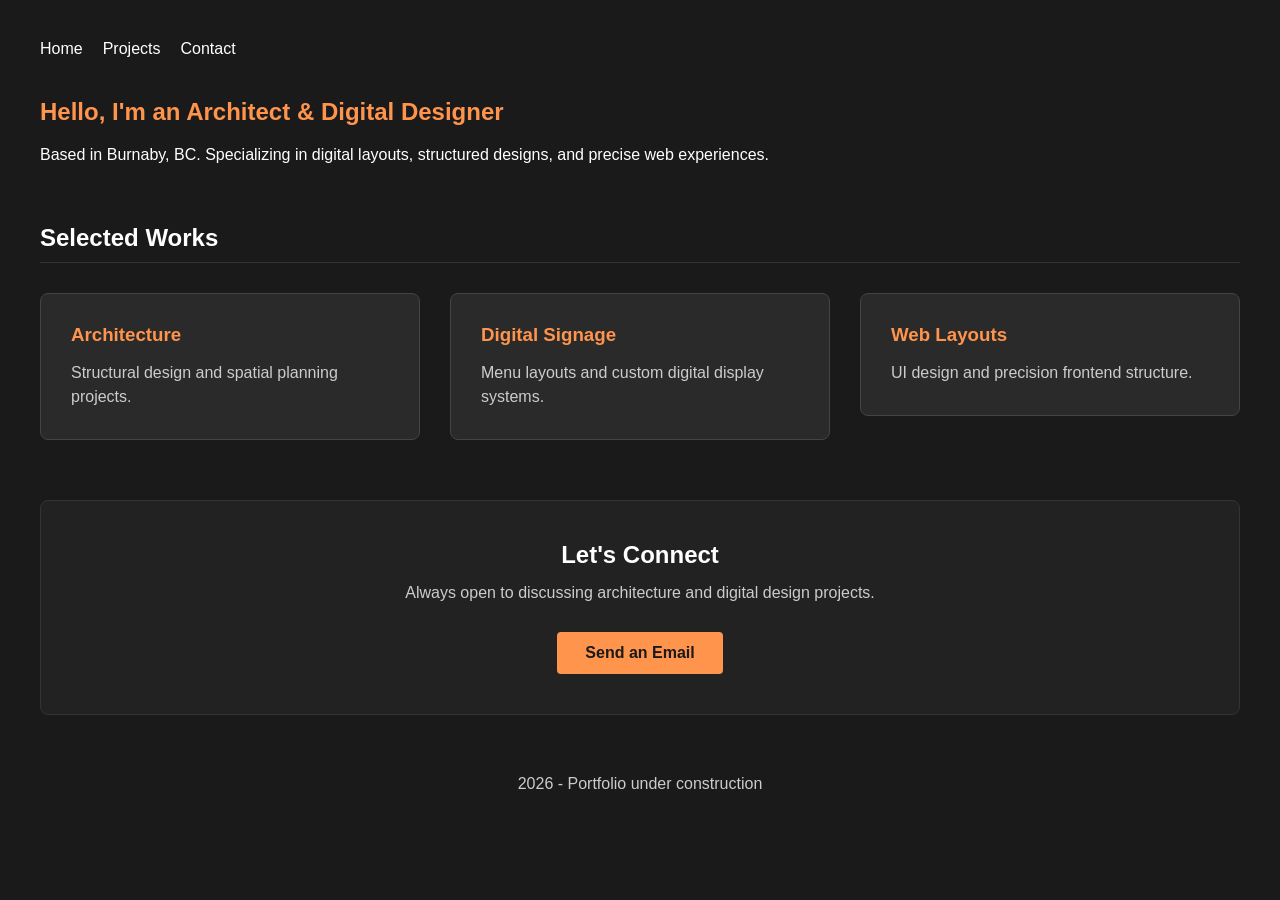
==== index.html @ 7d6affc2 "Initial commit: HTML structure, design system and JS connected" ====
<!DOCTYPE html>
<html lang="en">
<head>
    <meta charset="UTF-8">
    <meta name="viewport" content="width=device-width, initial-scale=1.0">
    <title>Portfolio - Architecture & Digital Design</title>
    <link rel="stylesheet" href="style.css">
</head>
<body>
    <header>
        <nav>
            <ul>
                <li>Home</li>
                <li>Projects</li>
                <li>Contact</li>
            </ul>
        </nav>
    </header>

    <main>
        <section class="hero-section">
            <h1>Hello, I'm an Architect & Digital Designer</h1>
            <p>Based in Burnaby, BC. Specializing in digital layouts, structured designs, and precise web experiences.</p>
        </section>
        <section class="projects-gallery">
            <h2>Selected Works</h2>
<div class="grid-container">
                <!-- Tarjeta 1: Vinculada a una imagen local -->
                <a href="assets/Illustration.jpg" target="_blank" class="project-card-link">
                    <article class="project-card">
                        <h3>Architecture</h3>
                        <p>Structural design and spatial planning projects.</p>
                    </article>
                </a>

                <!-- Tarjeta 2: Vinculada a otra imagen local -->
                <a href="assets/Danemis.jpg" target="_blank" class="project-card-link">
                    <article class="project-card">
                        <h3>Digital Signage</h3>
                        <p>Menu layouts and custom digital display systems.</p>
                    </article>
                </a>

                <!-- Tarjeta 3: Vinculada a un sitio web externo (ejemplo) -->
                <a href="assets/Vitacup.jpg" target="_blank" class="project-card-link">
                    <article class="project-card">
                        <h3>Web Layouts</h3>
                        <p>UI design and precision frontend structure.</p>
                    </article>
                </a>
            </div>
        </section>
        <section class="contact-section">
            <h2>Let's Connect</h2>
            <p>Always open to discussing architecture and digital design projects.</p>
            <a href="mailto:hello@example.com" class="contact-btn">Send an Email</a>
        </section>
    </main>

    <footer>
        <p>2026 - Portfolio under construction</p>
    </footer>
    <script src="script.js"></script>
</body>
</html>
---- style.css ----
/* ==========================================
   SISTEMA DE DISEÑO (Variables Globales)
   ========================================== */
:root {
    /* Paleta de Colores */
    --bg-main: #1a1a1a;
    --bg-card: #2a2a2a;
    --bg-section: #222222;
    
    --text-primary: #ffffff;
    --text-muted: #cccccc;
    
    --accent-color: #ff944d;
    --accent-hover: #f3ac7d;
    
    --border-main: #444444;
    --border-light: #333333;

    /* Espaciados y Bordes */
    --radius-main: 8px;
    --transition-fast: 0.2s ease-in-out;
}

/* ==========================================
   ESTILOS BASE
   ========================================== */
* {
    margin: 0;
    padding: 0;
    box-sizing: border-box;
}

body {
    background-color: var(--bg-main);
    color: var(--text-primary);
    font-family: sans-serif;
    padding: 40px;
}

h1 {
    color: var(--accent-color);
    margin-bottom: 20px;
}

ul {
    display: flex;
    gap: 20px;
    list-style: none;
    margin-bottom: 40px;
}

/* ==========================================
   GALERÍA DE PROYECTOS
   ========================================== */
.projects-gallery {
    margin-top: 60px;
}

.projects-gallery h2 {
    color: var(--text-primary);
    margin-bottom: 30px;
    border-bottom: 1px solid var(--border-light);
    padding-bottom: 10px;
}

.grid-container {
    display: grid;
    grid-template-columns: repeat(auto-fit, minmax(250px, 1fr));
    gap: 30px;
}

.project-card-link {
    text-decoration: none; /* Elimina el subrayado de los enlaces */
    display: block;        /* Hace que todo el espacio de la tarjeta sea clickeable */
}

.project-card {
    background-color: var(--bg-card);
    padding: 30px;
    border-radius: var(--radius-main);
    border: 1px solid var(--border-main);
    transition: transform var(--transition-fast);
}

.project-card:hover {
    transform: translateY(-5px);
    border-color: var(--accent-color);
}

.project-card h3 {
    color: var(--accent-color);
    margin-bottom: 15px;
}

.project-card p {
    color: var(--text-muted);
    line-height: 1.5;
}

/* ==========================================
   SECCIÓN DE CONTACTO
   ========================================== */
.contact-section {
    margin-top: 60px;
    text-align: center;
    padding: 40px;
    background-color: var(--bg-section);
    border-radius: var(--radius-main);
    border: 1px solid var(--border-light);
}

.contact-section h2 {
    color: var(--text-primary);
    margin-bottom: 15px;
}

.contact-section p {
    color: var(--text-muted);
    margin-bottom: 30px;
}

.contact-btn {
    display: inline-block;
    padding: 12px 28px;
    background-color: var(--accent-color);
    color: var(--bg-main);
    text-decoration: none;
    font-weight: bold;
    border-radius: 4px;
    transition: background-color var(--transition-fast);
}

.contact-btn:hover {
    background-color: var(--accent-hover);
}

/* ==========================================
   FOOTER
   ========================================== */
footer {
    margin-top: 60px;
    text-align: center;
    color: var(--text-muted);
}
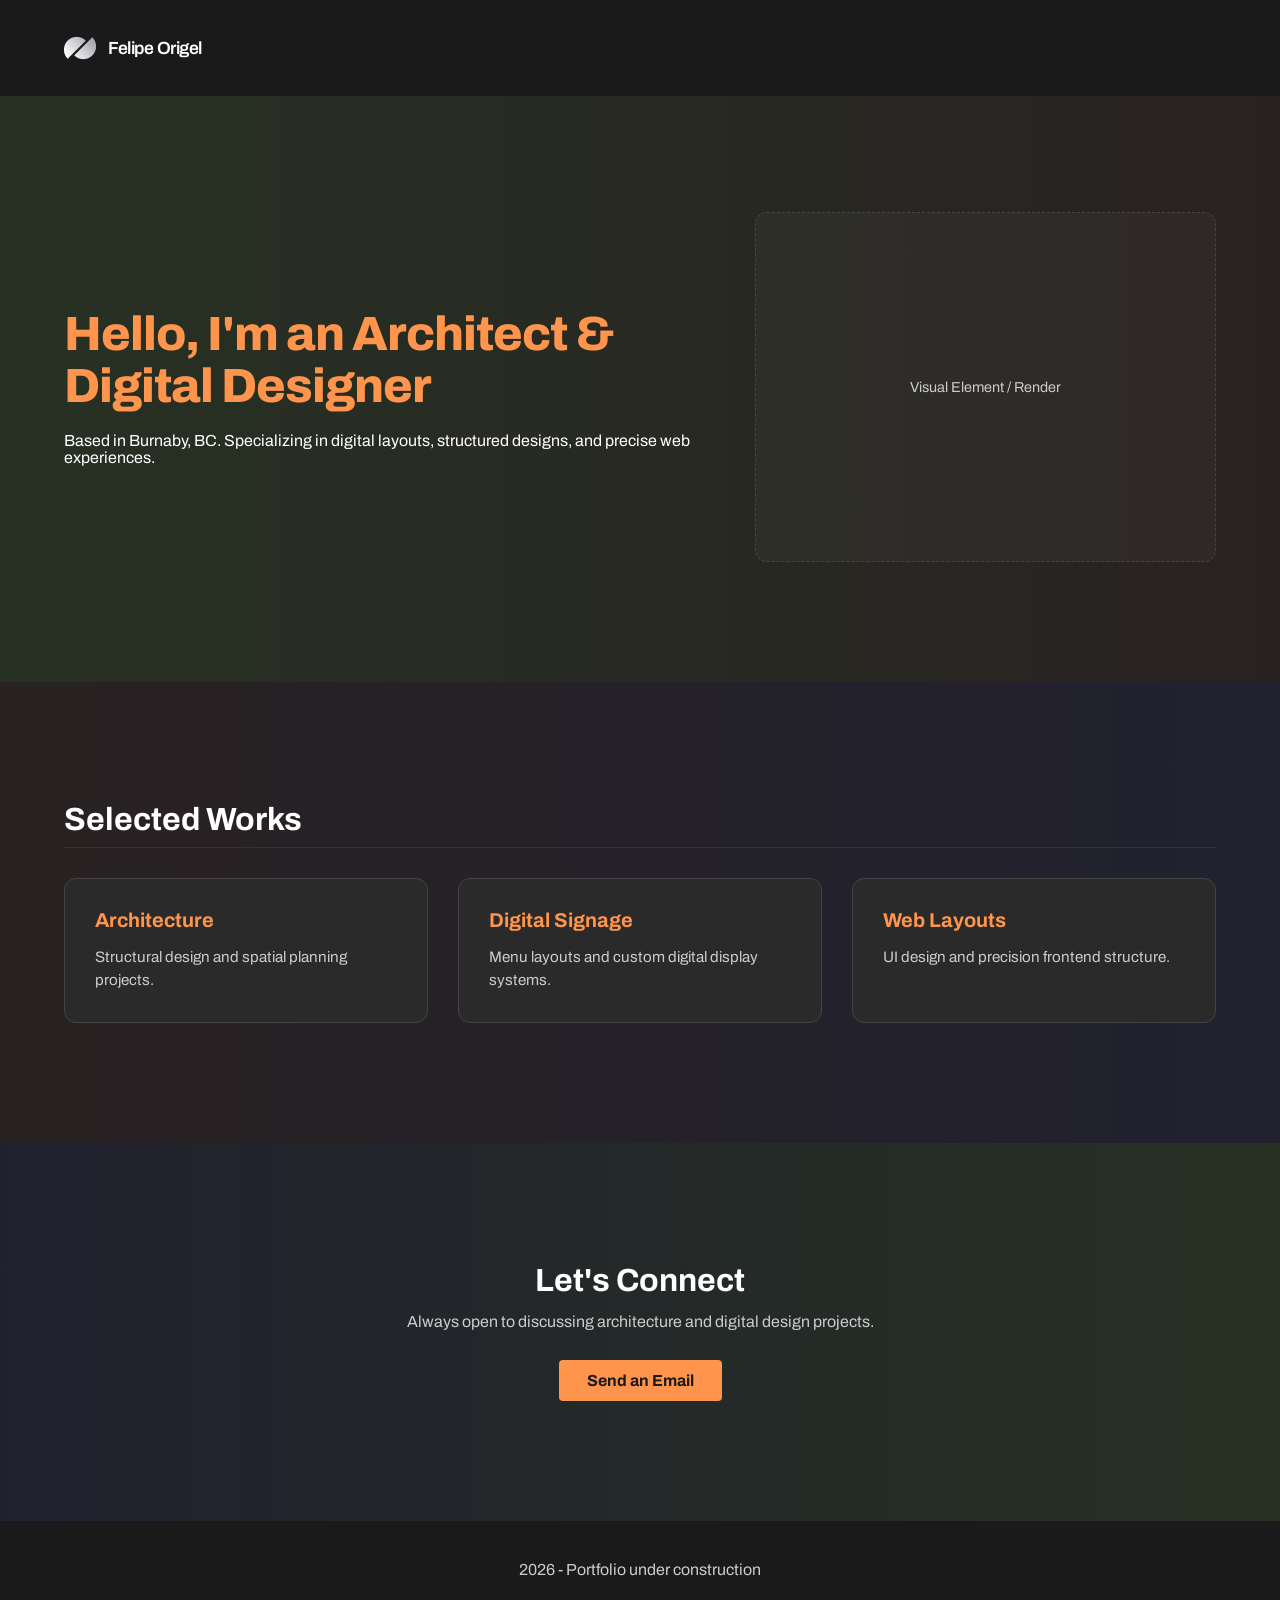
==== commit 7472bfb4: "update: Structure" ====
--- a/index.html
+++ b/index.html
@@ -3,57 +3,77 @@
 <head>
     <meta charset="UTF-8">
     <meta name="viewport" content="width=device-width, initial-scale=1.0">
-    <title>Portfolio - Architecture & Digital Design</title>
+    <title>Felipe Origel - Portfolio</title>
     <link rel="stylesheet" href="style.css">
+    <link rel="icon" type="image/png" href="FO.png">
+    <link rel="preconnect" href="https://fonts.googleapis.com">
+    <link rel="preconnect" href="https://fonts.gstatic.com" crossorigin>
+    <link href="https://fonts.googleapis.com/css2?family=Archivo:wdth,wght@62..100,100..900&display=swap" rel="stylesheet">
 </head>
 <body>
-    <header>
-        <nav>
-            <ul>
-                <li>Home</li>
-                <li>Projects</li>
-                <li>Contact</li>
-            </ul>
-        </nav>
+    <header class="main-header">
+        <div class="wrapper">
+            <div class="logo-container">
+                <img src="FO.png" alt="Logo" class="header-logo"> 
+                <span class="brand-name">Felipe Origel</span>
+            </div>
+        </div>
     </header>
 
     <main>
-        <section class="hero-section">
-            <h1>Hello, I'm an Architect & Digital Designer</h1>
-            <p>Based in Burnaby, BC. Specializing in digital layouts, structured designs, and precise web experiences.</p>
-        </section>
+<section class="hero-section">
+    <div class="wrapper">
+        
+        <div class="hero-container">
+            
+            <div class="hero-text">
+                <h1>Hello, I'm an Architect & Digital Designer</h1>
+                <p>Based in Burnaby, BC. Specializing in digital layouts, structured designs, and precise web experiences.</p>
+            </div>
+            
+            <div class="hero-visual">
+                <div class="visual-placeholder">Visual Element / Render</div>
+            </div>
+
+        </div>
+
+    </div>
+</section>
+
         <section class="projects-gallery">
-            <h2>Selected Works</h2>
-<div class="grid-container">
-                <!-- Tarjeta 1: Vinculada a una imagen local -->
-                <a href="assets/Illustration.jpg" target="_blank" class="project-card-link">
-                    <article class="project-card">
-                        <h3>Architecture</h3>
-                        <p>Structural design and spatial planning projects.</p>
-                    </article>
-                </a>
+            <div class="wrapper">
+                <h2>Selected Works</h2>
+                <div class="grid-container">
+                    <a href="assets/Illustration.jpg" target="_blank" class="project-card-link">
+                        <article class="project-card">
+                            <h3>Architecture</h3>
+                            <p>Structural design and spatial planning projects.</p>
+                        </article>
+                    </a>
 
-                <!-- Tarjeta 2: Vinculada a otra imagen local -->
-                <a href="assets/Danemis.jpg" target="_blank" class="project-card-link">
-                    <article class="project-card">
-                        <h3>Digital Signage</h3>
-                        <p>Menu layouts and custom digital display systems.</p>
-                    </article>
-                </a>
+                    <a href="assets/Danemis.jpg" target="_blank" class="project-card-link">
+                        <article class="project-card">
+                            <h3>Digital Signage</h3>
+                            <p>Menu layouts and custom digital display systems.</p>
+                        </article>
+                    </a>
 
-                <!-- Tarjeta 3: Vinculada a un sitio web externo (ejemplo) -->
-                <a href="assets/Vitacup.jpg" target="_blank" class="project-card-link">
-                    <article class="project-card">
-                        <h3>Web Layouts</h3>
-                        <p>UI design and precision frontend structure.</p>
-                    </article>
-                </a>
+                    <a href="assets/Vitacup.jpg" target="_blank" class="project-card-link">
+                        <article class="project-card">
+                            <h3>Web Layouts</h3>
+                            <p>UI design and precision frontend structure.</p>
+                        </article>
+                    </a>
+                </div>
             </div>
         </section>
+
         <section class="contact-section">
-            <h2>Let's Connect</h2>
-            <p>Always open to discussing architecture and digital design projects.</p>
-            <a href="mailto:hello@example.com" class="contact-btn">Send an Email</a>
+            <div class="wrapper">
+                <h2>Let's Connect</h2>
+                <p>Always open to discussing architecture and digital design projects.</p>
+                <a href="mailto:hello@example.com" class="contact-btn">Send an Email</a>
+            </div>
         </section>
     </main>
 
--- a/style.css
+++ b/style.css
@@ -2,27 +2,32 @@
    SISTEMA DE DISEÑO (Variables Globales)
    ========================================== */
 :root {
-    /* Paleta de Colores */
+    /* Paleta de Colores Base */
     --bg-main: #1a1a1a;
     --bg-card: #2a2a2a;
     --bg-section: #222222;
     
+    /* Variables de Gradiente Exagerada para Pruebas */
+    --bg-dark-1: #80d15a20; /* Verde */
+    --bg-dark-2: #8d595920; /* Café/Morado */
+    --bg-dark-3: #4e50c720; /* Azul */
+
     --text-primary: #ffffff;
     --text-muted: #cccccc;
     
-    --accent-color: #ff944d;
+    --accent-color: #ff944d; /* Tu naranja Archivo */
     --accent-hover: #f3ac7d;
     
     --border-main: #444444;
     --border-light: #333333;
 
     /* Espaciados y Bordes */
-    --radius-main: 8px;
+    --radius-main: 12px;
     --transition-fast: 0.2s ease-in-out;
 }
 
 /* ==========================================
-   ESTILOS BASE
+   ESTILOS BASE (Reset y Tipografía)
    ========================================== */
 * {
     margin: 0;
@@ -33,30 +38,134 @@
 body {
     background-color: var(--bg-main);
     color: var(--text-primary);
-    font-family: sans-serif;
-    padding: 40px;
-}
-
+    font-family: 'Archivo', sans-serif;
+    font-size: 16px; /* Punto de partida global para el navegador */
+    min-height: 100vh;
+}
+
+/* ==========================================
+   EL CONVENIO DEL WRAPPER (Estructura Invisible)
+   ========================================== */
+.wrapper {
+    max-width: 1200px;
+    margin: 0 auto;
+    padding: 120px 24px; /* Todo el aire vertical y lateral se controla AQUÍ */
+}
+
+/* ==========================================
+   HEADER MINIMALISTA (Logo + Nombre)
+   ========================================== */
+.main-header {
+    width: 100%;
+    top: 0;
+    left: 0;
+    z-index: 10;
+}
+
+/* Reutilizamos el alineado del wrapper para el logo */
+.main-header .wrapper {
+    padding-top: 32px;
+    padding-bottom: 32px;
+}
+
+.logo-container {
+    display: flex;
+    align-items: center;
+    gap: 12px;
+}
+
+.header-logo {
+    width: 32px;
+    height: 32px;
+    object-fit: contain;
+}
+
+.brand-name {
+    font-size: 1.1rem; /* ~17.6px - Sutilmente jerárquico */
+    font-weight: 600;
+    letter-spacing: -0.5px;
+    color: var(--text-primary);
+}
+
+/* ==========================================
+   SECCIONES Y RAMPA DE GRADIENTES CONTINUA
+   (Cero paddings o margins externos aquí)
+   ========================================== */
+.hero-section {
+    background: linear-gradient(90deg, var(--bg-dark-1) 0%, var(--bg-dark-2) 100%);
+    width: 100%;
+}
+
+.projects-gallery {
+    background: linear-gradient(90deg, var(--bg-dark-2) 0%, var(--bg-dark-3) 100%);
+    width: 100%;
+}
+
+.contact-section {
+    background: linear-gradient(90deg, var(--bg-dark-3) 0%, var(--bg-dark-1) 100%);
+    width: 100%;
+}
+
+/* Ajuste para que el Header no tape el contenido del Hero */
+.hero-section .wrapper {
+    padding-top: 116px; 
+}
+
+/* ELEMENTOS DE TEXTO GLOBALES */
 h1 {
+    font-size: 3rem; /* ~48px - Grande e imponente */
     color: var(--accent-color);
+    font-weight: 800;
+    letter-spacing: -1px;
     margin-bottom: 20px;
 }
 
-ul {
-    display: flex;
-    gap: 20px;
-    list-style: none;
-    margin-bottom: 40px;
-}
-
-/* ==========================================
-   GALERÍA DE PROYECTOS
-   ========================================== */
-.projects-gallery {
-    margin-top: 60px;
-}
-
+p {
+    font-size: 1rem; /* 16px limpio y legible */
+    font-weight: 400;
+}
+
+/* ==========================================
+   COMPORTAMIENTO DE DOS COLUMNAS (HERO)
+   ========================================== */
+.hero-container {
+    display: flex;
+    align-items: center;        /* Centra verticalmente ambas columnas */
+    justify-content: space-between; /* Distribuye el espacio de forma proporcional */
+    gap: 40px;                  /* Distancia de seguridad entre textos y visual */
+}
+
+.hero-text {
+    flex: 1;
+    max-width: 55%;             /* Controla que las líneas de texto no se estiren de más */
+}
+
+.hero-visual {
+    flex: 1;
+    max-width: 40%;
+    display: flex;
+    justify-content: center;
+}
+
+/* Contenedor temporal para tu elemento visual, plano o render */
+.visual-placeholder {
+    width: 100%;
+    height: 350px;
+    background-color: rgba(255, 255, 255, 0.03);
+    border: 1px dashed var(--border-main);
+    border-radius: var(--radius-main);
+    display: flex;
+    align-items: center;
+    justify-content: center;
+    color: var(--text-muted);
+    font-size: 0.9rem;
+}
+
+/* ==========================================
+   GALERÍA DE PROYECTOS (Grid de Tarjetas)
+   ========================================= */
 .projects-gallery h2 {
+    font-size: 2rem; /* ~32px */
     color: var(--text-primary);
     margin-bottom: 30px;
     border-bottom: 1px solid var(--border-light);
@@ -67,11 +176,12 @@
     display: grid;
     grid-template-columns: repeat(auto-fit, minmax(250px, 1fr));
     gap: 30px;
+    margin-top: 20px;
 }
 
 .project-card-link {
-    text-decoration: none; /* Elimina el subrayado de los enlaces */
-    display: block;        /* Hace que todo el espacio de la tarjeta sea clickeable */
+    text-decoration: none;
+    display: flex; /* Forzamos al enlace a estirarse a la altura máxima de la fila */
 }
 
 .project-card {
@@ -79,7 +189,11 @@
     padding: 30px;
     border-radius: var(--radius-main);
     border: 1px solid var(--border-main);
-    transition: transform var(--transition-fast);
+    transition: transform var(--transition-fast), border-color var(--transition-fast);
+    
+    width: 100%; /* Ocupa todo el ancho estirado del link */
+    display: flex; /* Flexbox interno para ordenar sus elementos */
+    flex-direction: column;
 }
 
 .project-card:hover {
@@ -88,11 +202,13 @@
 }
 
 .project-card h3 {
+    font-size: 1.25rem; /* ~20px */
     color: var(--accent-color);
     margin-bottom: 15px;
 }
 
 .project-card p {
+    font-size: 0.95rem; /* ~15px */
     color: var(--text-muted);
     line-height: 1.5;
 }
@@ -100,21 +216,18 @@
 /* ==========================================
    SECCIÓN DE CONTACTO
    ========================================== */
-.contact-section {
-    margin-top: 60px;
-    text-align: center;
-    padding: 40px;
-    background-color: var(--bg-section);
-    border-radius: var(--radius-main);
-    border: 1px solid var(--border-light);
+.contact-section .wrapper {
+    text-align: center; /* Centramos el contenido dentro del wrapper */
 }
 
 .contact-section h2 {
+    font-size: 2rem; /* ~32px */
     color: var(--text-primary);
     margin-bottom: 15px;
 }
 
 .contact-section p {
+    font-size: 1rem;
     color: var(--text-muted);
     margin-bottom: 30px;
 }
@@ -122,6 +235,7 @@
 .contact-btn {
     display: inline-block;
     padding: 12px 28px;
+    font-size: 1rem;
     background-color: var(--accent-color);
     color: var(--bg-main);
     text-decoration: none;
@@ -138,7 +252,9 @@
    FOOTER
    ========================================== */
 footer {
-    margin-top: 60px;
+    background-color: var(--bg-main);
     text-align: center;
+    padding: 40px 24px;
+    font-size: 0.9rem; /* ~14px */
     color: var(--text-muted);
 }
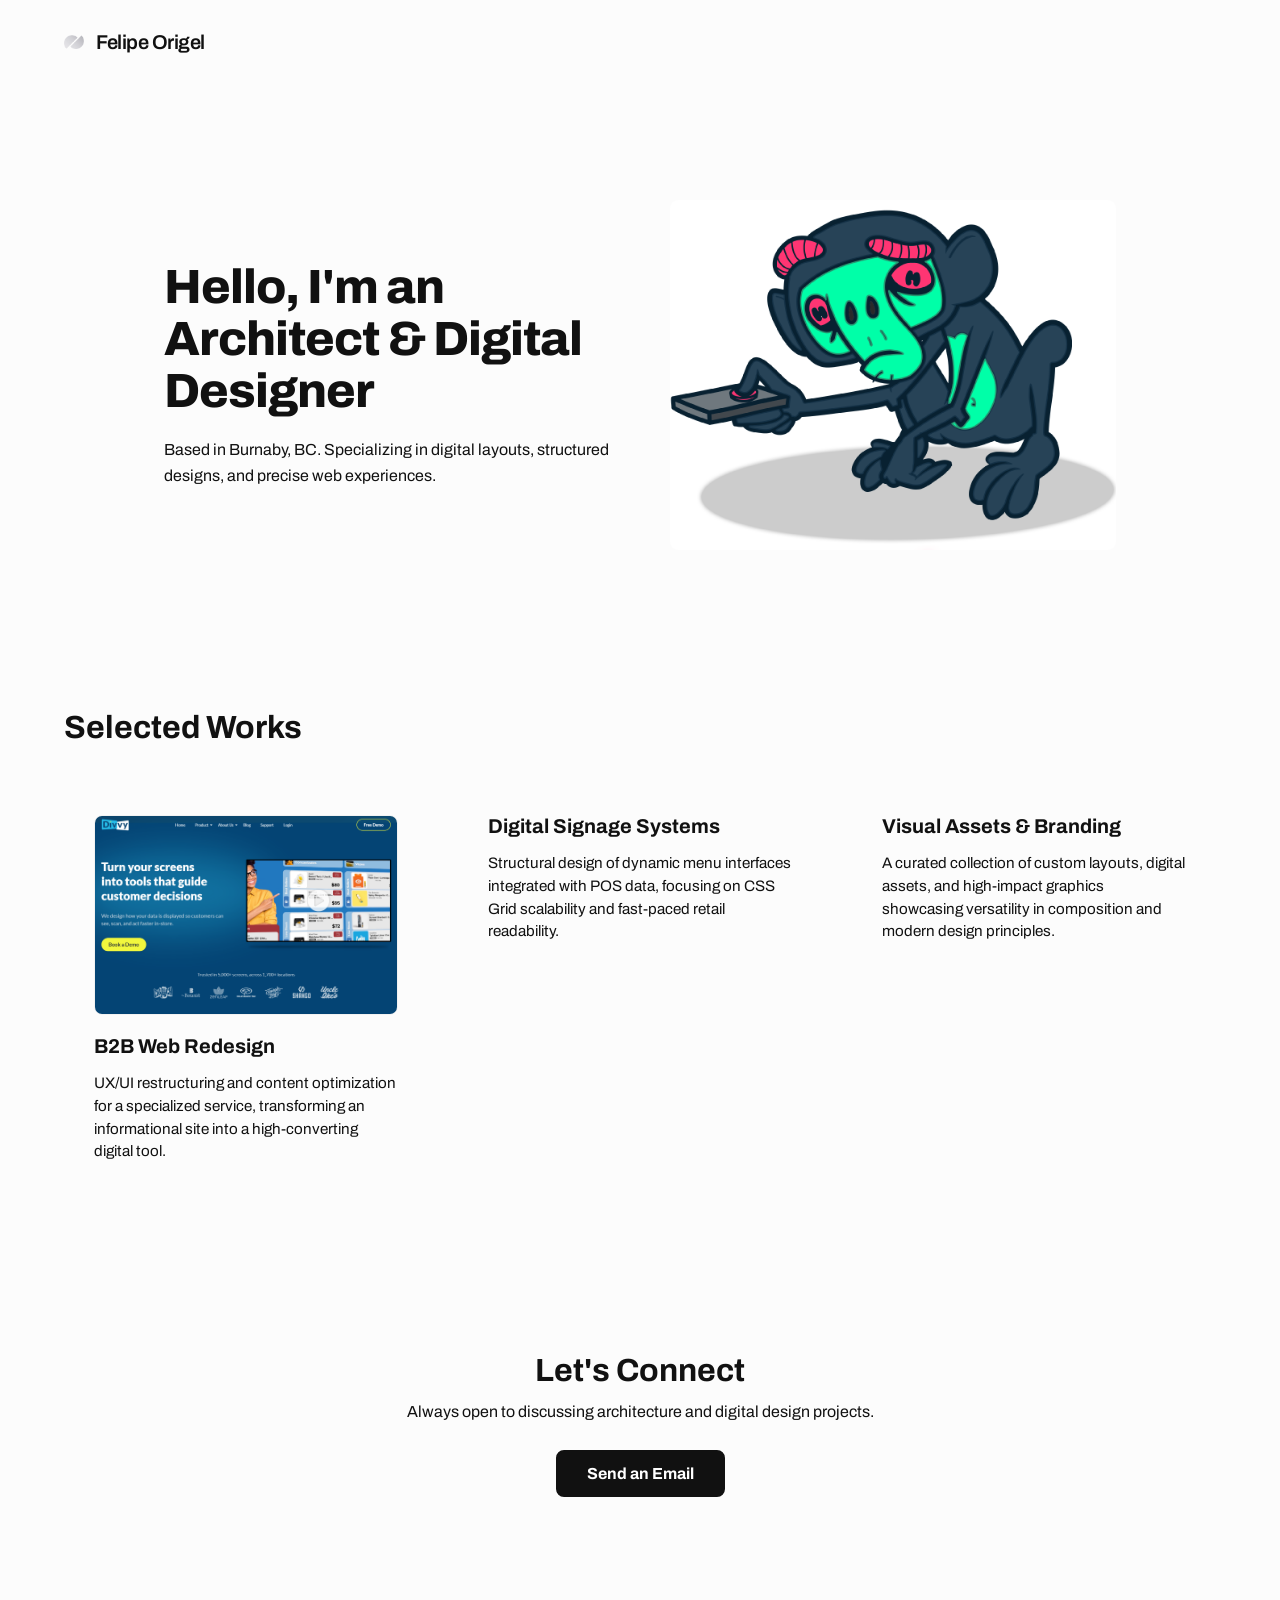
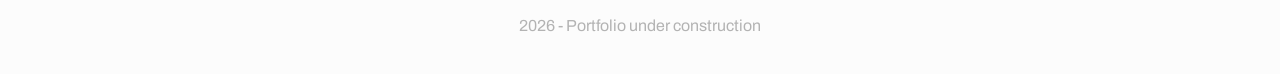
==== commit ba0d6516: "Agrega imagen para correos en assets" ====
--- a/index.html
+++ b/index.html
@@ -32,7 +32,7 @@
             </div>
             
             <div class="hero-visual">
-                <div class="visual-placeholder">Visual Element / Render</div>
+                <img src="Mono.png" alt="Digital layout architecture diagram fusing CSS Grid and technical blueprint aesthetics" class="visual-element-render">
             </div>
 
         </div>
@@ -44,24 +44,30 @@
             <div class="wrapper">
                 <h2>Selected Works</h2>
                 <div class="grid-container">
-                    <a href="assets/Illustration.jpg" target="_blank" class="project-card-link">
+                    <a href="divvy-digital.html" class="project-card-link">
+                        <div class="project-card">
+                                <div class="card-image-container">
+                                    <img src="Divvy - Homme - Placeholder.png" alt="Divvy Digital Project Cover">
+                                </div>
+                                
+                                <div class="card-content">
+                                    <h3>B2B Web Redesign</h3>
+                                    <p>UX/UI restructuring and content optimization for a specialized service, transforming an informational site into a high-converting digital tool.</p>
+                                </div>
+                        </div>
+                    </a>
+
+                    <a href="javascript:void(0);" class="project-card-link">
                         <article class="project-card">
-                            <h3>Architecture</h3>
-                            <p>Structural design and spatial planning projects.</p>
+                            <h3>Digital Signage Systems</h3>
+                            <p>Structural design of dynamic menu interfaces integrated with POS data, focusing on CSS Grid scalability and fast-paced retail readability.</p>
                         </article>
                     </a>
 
-                    <a href="assets/Danemis.jpg" target="_blank" class="project-card-link">
+                    <a href="javascript:void(0);" class="project-card-link">
                         <article class="project-card">
-                            <h3>Digital Signage</h3>
-                            <p>Menu layouts and custom digital display systems.</p>
-                        </article>
-                    </a>
-
-                    <a href="assets/Vitacup.jpg" target="_blank" class="project-card-link">
-                        <article class="project-card">
-                            <h3>Web Layouts</h3>
-                            <p>UI design and precision frontend structure.</p>
+                            <h3>Visual Assets & Branding</h3>
+                            <p>A curated collection of custom layouts, digital assets, and high-impact graphics showcasing versatility in composition and modern design principles.</p>
                         </article>
                     </a>
                 </div>
@@ -72,7 +78,7 @@
             <div class="wrapper">
                 <h2>Let's Connect</h2>
                 <p>Always open to discussing architecture and digital design projects.</p>
-                <a href="mailto:hello@example.com" class="contact-btn">Send an Email</a>
+                <a href="mailto:glzo.felipe@gmail.com" class="contact-btn">Send an Email</a>
             </div>
         </section>
     </main>
--- a/style.css
+++ b/style.css
@@ -1,33 +1,14 @@
 /* ==========================================
-   SISTEMA DE DISEÑO (Variables Globales)
+   SISTEMA DE DISEÑO (Naked / Funcional)
    ========================================== */
 :root {
-    /* Paleta de Colores Base */
-    --bg-main: #1a1a1a;
-    --bg-card: #2a2a2a;
-    --bg-section: #222222;
-    
-    /* Variables de Gradiente Exagerada para Pruebas */
-    --bg-dark-1: #80d15a20; /* Verde */
-    --bg-dark-2: #8d595920; /* Café/Morado */
-    --bg-dark-3: #4e50c720; /* Azul */
-
-    --text-primary: #ffffff;
-    --text-muted: #cccccc;
-    
-    --accent-color: #ff944d; /* Tu naranja Archivo */
-    --accent-hover: #f3ac7d;
-    
-    --border-main: #444444;
-    --border-light: #333333;
-
-    /* Espaciados y Bordes */
-    --radius-main: 12px;
-    --transition-fast: 0.2s ease-in-out;
-}
-
-/* ==========================================
-   ESTILOS BASE (Reset y Tipografía)
+    /* Mantenemos solo las variables de comportamiento UI */
+    --radius-main: 8px;
+    --transition-fast: 0.1s ease-in-out;
+} 
+
+/* ==========================================
+   ESTILOS BASE
    ========================================== */
 * {
     margin: 0;
@@ -35,25 +16,39 @@
     box-sizing: border-box;
 }
 
+html {
+    scroll-behavior: smooth;
+}
+
 body {
-    background-color: var(--bg-main);
-    color: var(--text-primary);
+    background-color: #fcfcfc; /* Fondo anti-fatiga visual */
+    color: #111111; /* Negro para alto contraste */
     font-family: 'Archivo', sans-serif;
-    font-size: 16px; /* Punto de partida global para el navegador */
+    font-size: 16px; 
     min-height: 100vh;
-}
-
-/* ==========================================
-   EL CONVENIO DEL WRAPPER (Estructura Invisible)
+    
+    /* Antialiasing para forzar bordes ultra nítidos */
+    -webkit-font-smoothing: antialiased;
+    -moz-osx-font-smoothing: grayscale;
+}
+
+/* REGLA NUCLEAR: Mata el azul/morado por defecto de TODOS los enlaces */
+a, a:link, a:visited, a:hover, a:active {
+    text-decoration: none;
+    color: inherit;
+}
+
+/* ==========================================
+   EL CONVENIO DEL WRAPPER
    ========================================== */
 .wrapper {
     max-width: 1200px;
     margin: 0 auto;
-    padding: 120px 24px; /* Todo el aire vertical y lateral se controla AQUÍ */
-}
-
-/* ==========================================
-   HEADER MINIMALISTA (Logo + Nombre)
+    padding: 80px 24px; 
+}
+
+/* ==========================================
+   HEADER MINIMALISTA
    ========================================== */
 .main-header {
     width: 100%;
@@ -62,7 +57,6 @@
     z-index: 10;
 }
 
-/* Reutilizamos el alineado del wrapper para el logo */
 .main-header .wrapper {
     padding-top: 32px;
     padding-bottom: 32px;
@@ -75,53 +69,42 @@
 }
 
 .header-logo {
-    width: 32px;
-    height: 32px;
+    height: 20px; /* Bajamos la altura física del logo */
+    width: auto;  /* Dejamos que el ancho se ajuste solo para no deformarlo */
     object-fit: contain;
 }
 
 .brand-name {
-    font-size: 1.1rem; /* ~17.6px - Sutilmente jerárquico */
+    font-size: 1.25rem; /* Estos son exactamente 20px, empatando matemáticamente con el logo */
     font-weight: 600;
     letter-spacing: -0.5px;
-    color: var(--text-primary);
-}
-
-/* ==========================================
-   SECCIONES Y RAMPA DE GRADIENTES CONTINUA
-   (Cero paddings o margins externos aquí)
-   ========================================== */
-.hero-section {
-    background: linear-gradient(90deg, var(--bg-dark-1) 0%, var(--bg-dark-2) 100%);
-    width: 100%;
-}
-
-.projects-gallery {
-    background: linear-gradient(90deg, var(--bg-dark-2) 0%, var(--bg-dark-3) 100%);
-    width: 100%;
-}
-
+    line-height: 1; /* Esto es vital: le quita el margen invisible arriba y abajo a la fuente Archivo */
+}
+
+/* ==========================================
+   SECCIONES GENERALES
+   ========================================== */
+.hero-section,
+.projects-gallery,
 .contact-section {
-    background: linear-gradient(90deg, var(--bg-dark-3) 0%, var(--bg-dark-1) 100%);
-    width: 100%;
-}
-
-/* Ajuste para que el Header no tape el contenido del Hero */
+    width: 100%;
+}
+
 .hero-section .wrapper {
     padding-top: 116px; 
+    max-width: 1000px; 
 }
 
 /* ELEMENTOS DE TEXTO GLOBALES */
 h1 {
-    font-size: 3rem; /* ~48px - Grande e imponente */
-    color: var(--accent-color);
+    font-size: 3rem; 
     font-weight: 800;
     letter-spacing: -1px;
     margin-bottom: 20px;
 }
 
 p {
-    font-size: 1rem; /* 16px limpio y legible */
+    font-size: 1rem; 
     font-weight: 400;
 }
 
@@ -130,45 +113,70 @@
    ========================================== */
 .hero-container {
     display: flex;
-    align-items: center;        /* Centra verticalmente ambas columnas */
-    justify-content: space-between; /* Distribuye el espacio de forma proporcional */
-    gap: 40px;                  /* Distancia de seguridad entre textos y visual */
+    align-items: center;        
+    justify-content: space-between; 
+    gap: 60px;                  
 }
 
 .hero-text {
     flex: 1;
-    max-width: 55%;             /* Controla que las líneas de texto no se estiren de más */
+    max-width: 50%;             
+}
+
+.hero-text p {
+    line-height: 1.6; /* Aquí puedes jugar: 1.4 es más tenso, 1.8 es muy editorial */
 }
 
 .hero-visual {
     flex: 1;
-    max-width: 40%;
+    max-width: 50%;
     display: flex;
     justify-content: center;
 }
 
-/* Contenedor temporal para tu elemento visual, plano o render */
 .visual-placeholder {
     width: 100%;
     height: 350px;
-    background-color: rgba(255, 255, 255, 0.03);
-    border: 1px dashed var(--border-main);
-    border-radius: var(--radius-main);
     display: flex;
     align-items: center;
     justify-content: center;
-    color: var(--text-muted);
     font-size: 0.9rem;
 }
 
-/* ==========================================
-   GALERÍA DE PROYECTOS (Grid de Tarjetas)
+/* Formato para el nuevo elemento visual */
+.visual-element-render {
+    width: 100%;
+    height: 350px; /* La misma altura que el placeholder */
+    display: block;
+    object-fit: cover; /* Asegura que todo el diagrama técnico se vea sin recortarse */
+    border-radius: var(--radius-main);
+    
+    /* Efecto sutil para integrarlo al modo diagnóstico */
+    transition: opacity var(--transition-fast), transform var(--transition-fast);
+}
+
+/* Opcional: Una animación suave al cargar */
+@keyframes fadeInSlide {
+    from {
+        opacity: 0;
+        transform: translateY(10px);
+    }
+    to {
+        opacity: 1;
+        transform: translateY(0);
+    }
+}
+
+.visual-element-render {
+    animation: fadeInSlide 0.6s ease-out forwards;
+}
+
+/* ==========================================
+   GALERÍA DE PROYECTOS
    ========================================= */
 .projects-gallery h2 {
-    font-size: 2rem; /* ~32px */
-    color: var(--text-primary);
+    font-size: 2rem; 
     margin-bottom: 30px;
-    border-bottom: 1px solid var(--border-light);
     padding-bottom: 10px;
 }
 
@@ -179,37 +187,94 @@
     margin-top: 20px;
 }
 
+/* EFECTO DE ENFOQUE: Cuando pasas el mouse por el contenedor general, 
+   TODAS las tarjetas se vuelven semi-transparentes */
+.grid-container:hover .project-card {
+    opacity: 0.3;
+}
+
 .project-card-link {
-    text-decoration: none;
-    display: flex; /* Forzamos al enlace a estirarse a la altura máxima de la fila */
+    display: flex; 
+    text-decoration: none; 
 }
 
 .project-card {
-    background-color: var(--bg-card);
+    width: 100%; 
+    display: flex; 
+    flex-direction: column;
     padding: 30px;
+    /* Sumamos la opacidad a la transición para que el enfoque sea suave */
+    transition: transform var(--transition-fast), opacity var(--transition-fast);
+}
+
+/* EFECTO DE ENFOQUE (Parte 2): La tarjeta que SÍ estás tocando, 
+   recupera su opacidad al 100% y se levanta */
+.grid-container .project-card:hover {
+    opacity: 1;
+    transform: translateY(-5px);
+}
+
+.grid-container .project-card:active {
+    transform: scale(0.99);
+}
+
+/* SUBRAYADO DE EJE: Preparamos el título para la línea */
+.project-card h3 {
+    font-size: 1.25rem; 
+    margin-bottom: 15px;
+    position: relative;
+    display: inline-block; /* Para que la línea mida exactamente lo que mide el texto */
+    align-self: flex-start;
+}
+
+/* Creamos la línea invisible debajo del texto */
+.project-card h3::after {
+    content: '';
+    position: absolute;
+    width: 100%;
+    height: 1px; /* Grosor de línea de boceto */
+    bottom: -2px;
+    left: 0;
+    background-color: currentColor; /* Hereda el color negro */
+    transform: scaleX(0); /* La línea empieza en tamaño cero */
+    transform-origin: bottom right; /* Se ancla a la derecha al regresar */
+    transition: transform 0.3s ease; /* Velocidad del trazo */
+}
+
+/* Al pasar el cursor sobre la tarjeta, la línea se traza hacia la izquierda */
+.project-card:hover h3::after {
+    transform: scaleX(1);
+    transform-origin: bottom left;
+}
+
+/* Contenedor de la foto de la tarjeta */
+.card-image-container {
+    width: 100%;
+    height: 200px; /* Altura fija para que las 3 columnas se alineen perfectamente */
+    overflow: hidden;
     border-radius: var(--radius-main);
-    border: 1px solid var(--border-main);
-    transition: transform var(--transition-fast), border-color var(--transition-fast);
-    
-    width: 100%; /* Ocupa todo el ancho estirado del link */
-    display: flex; /* Flexbox interno para ordenar sus elementos */
+    margin-bottom: 20px; /* Colchón de aire antes de que empiece el h3 */
+    border: 1px solid #1111110a; /* Línea milimétrica por si la imagen es muy blanca */
+}
+
+/* Comportamiento físico de la imagen */
+.card-image-container img {
+    width: 100%;
+    height: 100%;
+    object-fit: cover; /* Funciona como background-size: cover; No deforma la foto */
+    display: block;
+    transition: transform var(--transition-fast);
+}
+
+/* Contenedor del texto inferior de la tarjeta (Para darle aire) */
+.card-content {
+    width: 100%;
+    display: flex;
     flex-direction: column;
 }
 
-.project-card:hover {
-    transform: translateY(-5px);
-    border-color: var(--accent-color);
-}
-
-.project-card h3 {
-    font-size: 1.25rem; /* ~20px */
-    color: var(--accent-color);
-    margin-bottom: 15px;
-}
-
 .project-card p {
-    font-size: 0.95rem; /* ~15px */
-    color: var(--text-muted);
+    font-size: 0.95rem; 
     line-height: 1.5;
 }
 
@@ -217,44 +282,212 @@
    SECCIÓN DE CONTACTO
    ========================================== */
 .contact-section .wrapper {
-    text-align: center; /* Centramos el contenido dentro del wrapper */
+    text-align: center; 
 }
 
 .contact-section h2 {
-    font-size: 2rem; /* ~32px */
-    color: var(--text-primary);
+    font-size: 2rem; 
     margin-bottom: 15px;
 }
 
 .contact-section p {
     font-size: 1rem;
-    color: var(--text-muted);
     margin-bottom: 30px;
 }
 
-.contact-btn {
+/* Botón con funcionamiento de UI puro (Especificidad alta) */
+a.contact-btn,
+a.contact-btn:link,
+a.contact-btn:visited {
     display: inline-block;
     padding: 12px 28px;
     font-size: 1rem;
-    background-color: var(--accent-color);
-    color: var(--bg-main);
+    font-weight: bold;
     text-decoration: none;
-    font-weight: bold;
-    border-radius: 4px;
-    transition: background-color var(--transition-fast);
-}
-
-.contact-btn:hover {
-    background-color: var(--accent-hover);
+    
+    /* Estado Normal: Sólido */
+    background-color: #111111;
+    color: #ffffff; /* Ahora el blanco gana obligatoriamente */
+    border: 3px solid #111111;
+    border-radius: var(--radius-main);
+    
+    /* Animación para el hover */
+    transition: all var(--transition-fast);
+}
+
+a.contact-btn:hover {
+    /* Estado Hover: Outline */
+    background-color: transparent;
+    color: #111111;
+}
+
+a.contact-btn:active {
+    /* Estado Hover: Outline */
+    background-color: transparent;
+    color: #111111;
+    transform: scale(0.98);
 }
 
 /* ==========================================
    FOOTER
    ========================================== */
 footer {
-    background-color: var(--bg-main);
+    color: #1111114f;
     text-align: center;
     padding: 40px 24px;
-    font-size: 0.9rem; /* ~14px */
-    color: var(--text-muted);
+    font-size: 0.9rem; 
+}
+
+/* ==========================================================================
+   ESTILOS PARA LAS PÁGINAS INTERNAS DE CASOS DE ESTUDIO (DIVVY DIGITAL)
+   ========================================================================== */
+
+/* Contenedor principal del caso de estudio */
+.project-case-study {
+    padding-top: 40px;
+    padding-bottom: 80px;
+}
+
+/* Encabezado del Proyecto */
+.project-header {
+    margin-bottom: 50px;
+}
+
+.project-header h1 {
+    font-size: 3rem; /* Título grande e imponente */
+    font-weight: 800;
+    margin-bottom: 12px;
+    color: #111111;
+}
+
+.project-subtitle {
+    font-size: 1.25rem;
+    color: #666666; /* Gris sutil para el subtítulo técnico */
+    font-weight: 500;
+}
+
+/* Ficha Técnica (Role y Timeline) estilo cuadro de cota de arquitectura */
+.project-meta {
+    display: flex;
+    gap: 40px; 
+    margin-top: 30px; 
+    padding-top: 20px;
+    border-top: 1px solid #1111111a; /* Línea divisoria ultra tenue */
+}
+
+.meta-item {
+    display: flex;
+    flex-direction: column;
+    gap: 4px; 
+}
+
+.meta-label {
+    font-size: 0.8rem;
+    text-transform: uppercase; 
+    letter-spacing: 0.5px;
+    color: #888888; 
+    font-weight: 600;
+}
+
+.meta-value {
+    font-size: 1rem;
+    color: #111111; 
+    font-weight: 500;
+}
+
+/* El cuerpo del texto: Configurado para lectura editorial fluida */
+.project-content p {
+    font-size: 1.15rem;
+    line-height: 1.75; /* Mucho aire para que no canse el ojo al leer inglés */
+    margin-bottom: 35px;
+    max-width: 750px; /* Evita que las líneas se estiren horrible en monitores grandes */
+    color: #222222;
+}
+
+/* Contenedor de las Imágenes/Capturas */
+.project-media {
+    width: 100%;
+    margin-top: 20px;
+    margin-bottom: 60px; /* Espacio generoso antes de volver a leer */
+    border-radius: var(--radius-main);
+    overflow: hidden;
+    border: 1px solid #11111110; /* Un borde casi invisible por si tu captura tiene fondo blanco */
+}
+
+.project-media img {
+    width: 100%;
+    display: block;
+    object-fit: cover;
+}
+
+/* ==========================================================================
+   TUNING DE NAVEGACIÓN PARA CASOS DE ESTUDIO
+   ========================================================================== */
+
+/* Estructura del Header en modo Split */
+.header-nav-container {
+    display: flex;
+    justify-content: space-between;
+    align-items: center;
+    width: 100%;
+}
+
+.logo-container-link {
+    text-decoration: none;
+    color: inherit;
+}
+
+/* Botón Back to Home */
+.back-to-home {
+    font-size: 0.9rem;
+    font-weight: 600;
+    color: #666666;
+    text-decoration: none;
+    transition: color var(--transition-fast);
+}
+
+.back-to-home:hover {
+    color: #111111;
+}
+
+/* Footer interno del Proyecto (Siguiente caso) */
+.project-navigation-footer {
+    margin-top: 80px;
+    padding-bottom: 40px;
+}
+
+.project-divider {
+    border: 0;
+    height: 1px;
+    background-color: #1111111a;
+    margin-bottom: 40px;
+}
+
+.next-project-block {
+    display: flex;
+    flex-direction: column;
+    gap: 8px;
+    align-items: flex-start;
+}
+
+.next-label {
+    font-size: 0.8rem;
+    text-transform: uppercase;
+    letter-spacing: 1px;
+    color: #888888;
+    font-weight: 600;
+}
+
+.next-project-link {
+    font-size: 2rem;
+    font-weight: 800;
+    color: #111111;
+    text-decoration: none;
+    display: inline-block;
+    transition: transform var(--transition-fast);
+}
+
+/* Efecto sutil de desplazamiento al pasar el mouse */
+.next-project-link:hover {
+    transform: translateX(8px);
 }
